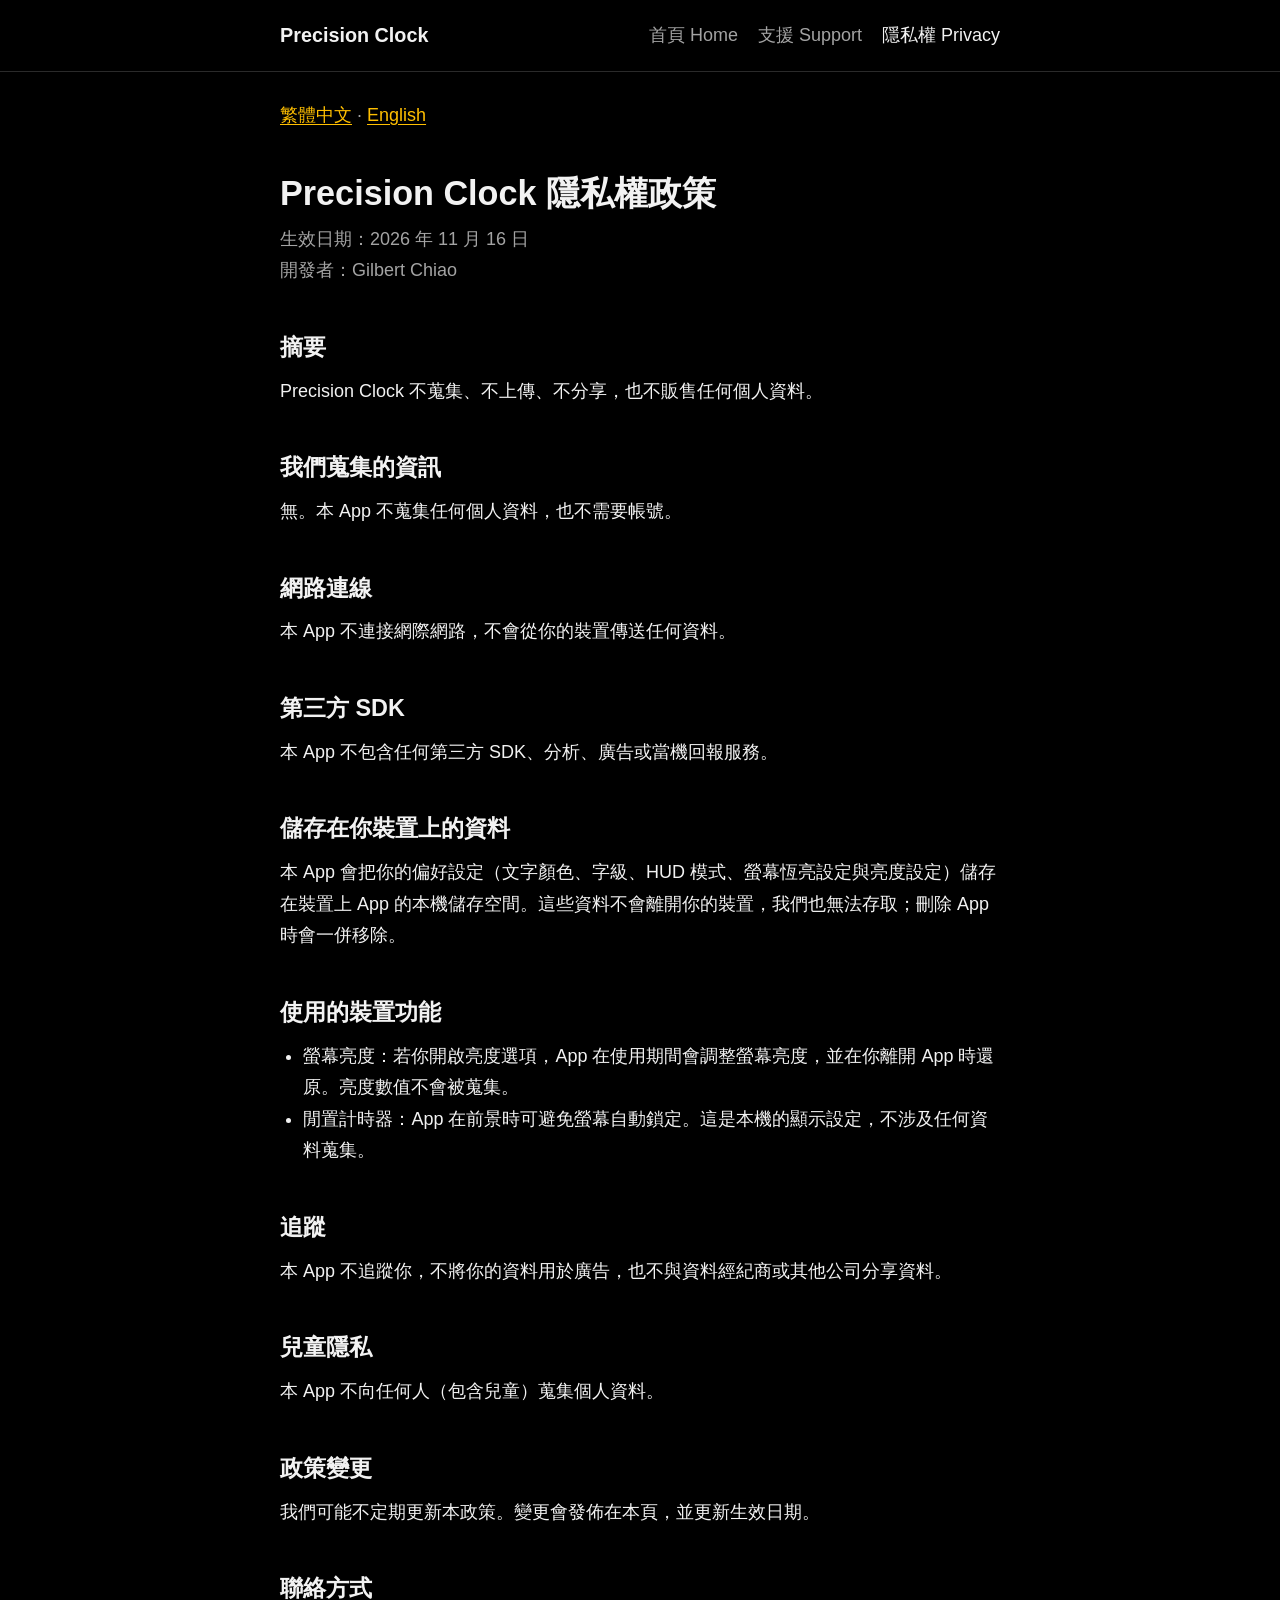
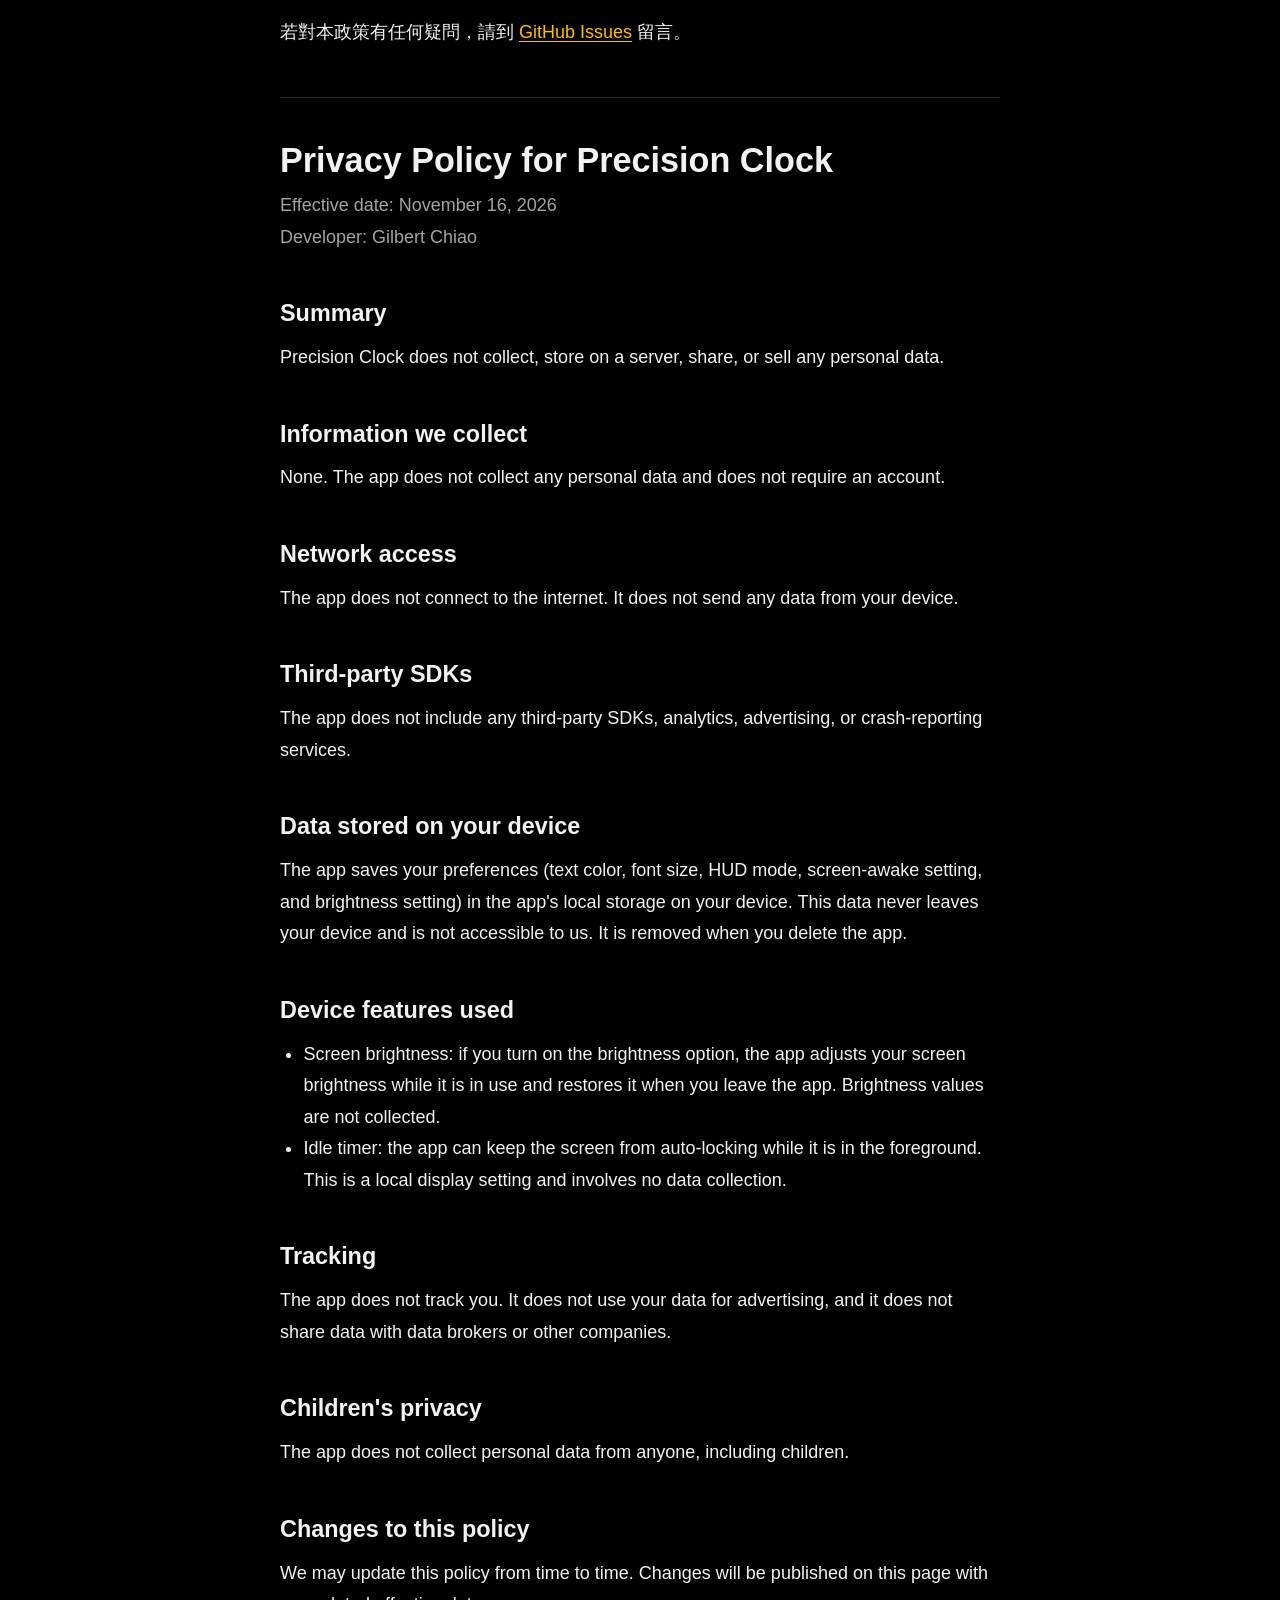
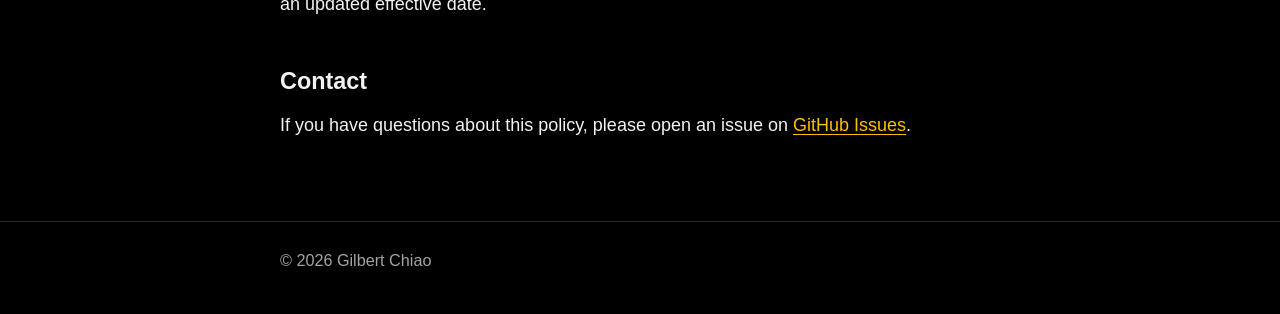
==== privacy.html @ 937eea11 "feat: add Precision Clock website with support and privacy pages 純靜態網站，每頁提供繁體中文與英文：  - index.html：Ap" ====
<!doctype html>
<html lang="zh-Hant">
<head>
<meta charset="utf-8">
<meta name="viewport" content="width=device-width, initial-scale=1">
<title>隱私權政策 Privacy Policy - Precision Clock</title>
<meta name="description" content="Precision Clock 隱私權政策：不蒐集任何個人資料。Privacy Policy: no personal data is collected.">
<link rel="icon" href="favicon.ico">
<link rel="stylesheet" href="style.css">
</head>
<body>
<header class="site">
  <div class="wrap">
    <a class="brand" href="index.html">Precision Clock</a>
    <nav class="site" aria-label="主選單 Main">
      <a href="index.html">首頁 Home</a>
      <a href="support.html">支援 Support</a>
      <a href="privacy.html" aria-current="page">隱私權 Privacy</a>
    </nav>
  </div>
</header>
<main>
<div class="wrap">
  <p class="langnav"><a href="#zh">繁體中文</a> &middot; <a href="#en">English</a></p>

  <section class="lang" id="zh" lang="zh-Hant">
    <h1>Precision Clock 隱私權政策</h1>
    <p class="meta">生效日期：2026 年 11 月 16 日<br>開發者：Gilbert Chiao</p>
    <h2>摘要</h2>
    <p>Precision Clock 不蒐集、不上傳、不分享，也不販售任何個人資料。</p>
    <h2>我們蒐集的資訊</h2>
    <p>無。本 App 不蒐集任何個人資料，也不需要帳號。</p>
    <h2>網路連線</h2>
    <p>本 App 不連接網際網路，不會從你的裝置傳送任何資料。</p>
    <h2>第三方 SDK</h2>
    <p>本 App 不包含任何第三方 SDK、分析、廣告或當機回報服務。</p>
    <h2>儲存在你裝置上的資料</h2>
    <p>本 App 會把你的偏好設定（文字顏色、字級、HUD 模式、螢幕恆亮設定與亮度設定）儲存在裝置上 App 的本機儲存空間。這些資料不會離開你的裝置，我們也無法存取；刪除 App 時會一併移除。</p>
    <h2>使用的裝置功能</h2>
    <ul>
      <li>螢幕亮度：若你開啟亮度選項，App 在使用期間會調整螢幕亮度，並在你離開 App 時還原。亮度數值不會被蒐集。</li>
      <li>閒置計時器：App 在前景時可避免螢幕自動鎖定。這是本機的顯示設定，不涉及任何資料蒐集。</li>
    </ul>
    <h2>追蹤</h2>
    <p>本 App 不追蹤你，不將你的資料用於廣告，也不與資料經紀商或其他公司分享資料。</p>
    <h2>兒童隱私</h2>
    <p>本 App 不向任何人（包含兒童）蒐集個人資料。</p>
    <h2>政策變更</h2>
    <p>我們可能不定期更新本政策。變更會發佈在本頁，並更新生效日期。</p>
    <h2>聯絡方式</h2>
    <p>若對本政策有任何疑問，請到 <a href="https://github.com/gilbertchiao/precision-clock/issues">GitHub Issues</a> 留言。</p>
  </section>

  <section class="lang" id="en" lang="en">
    <h1>Privacy Policy for Precision Clock</h1>
    <p class="meta">Effective date: November 16, 2026<br>Developer: Gilbert Chiao</p>
    <h2>Summary</h2>
    <p>Precision Clock does not collect, store on a server, share, or sell any personal data.</p>
    <h2>Information we collect</h2>
    <p>None. The app does not collect any personal data and does not require an account.</p>
    <h2>Network access</h2>
    <p>The app does not connect to the internet. It does not send any data from your device.</p>
    <h2>Third-party SDKs</h2>
    <p>The app does not include any third-party SDKs, analytics, advertising, or crash-reporting services.</p>
    <h2>Data stored on your device</h2>
    <p>The app saves your preferences (text color, font size, HUD mode, screen-awake setting, and brightness setting) in the app's local storage on your device. This data never leaves your device and is not accessible to us. It is removed when you delete the app.</p>
    <h2>Device features used</h2>
    <ul>
      <li>Screen brightness: if you turn on the brightness option, the app adjusts your screen brightness while it is in use and restores it when you leave the app. Brightness values are not collected.</li>
      <li>Idle timer: the app can keep the screen from auto-locking while it is in the foreground. This is a local display setting and involves no data collection.</li>
    </ul>
    <h2>Tracking</h2>
    <p>The app does not track you. It does not use your data for advertising, and it does not share data with data brokers or other companies.</p>
    <h2>Children's privacy</h2>
    <p>The app does not collect personal data from anyone, including children.</p>
    <h2>Changes to this policy</h2>
    <p>We may update this policy from time to time. Changes will be published on this page with an updated effective date.</p>
    <h2>Contact</h2>
    <p>If you have questions about this policy, please open an issue on <a href="https://github.com/gilbertchiao/precision-clock/issues">GitHub Issues</a>.</p>
  </section>
</div>
</main>
<footer class="site">
  <div class="wrap">&copy; 2026 Gilbert Chiao</div>
</footer>
</body>
</html>
---- style.css ----
/* Precision Clock 官網樣式：深色、等寬數字，與 App 外觀一致 */
:root {
  --bg: #000000;
  --surface: #141414;
  --border: #2a2a2a;
  --text: #f2f2f2;
  --muted: #a3a3a3;
  --accent: #ffbf00;
}

* { box-sizing: border-box; }

html { font-size: 18px; }

body {
  margin: 0;
  background: var(--bg);
  color: var(--text);
  font-family: -apple-system, BlinkMacSystemFont, "PingFang TC", "Noto Sans TC", "Segoe UI", Roboto, sans-serif;
  line-height: 1.75;
}

a { color: var(--accent); text-underline-offset: 3px; }
a:hover { text-decoration-thickness: 2px; }

.wrap { max-width: 760px; margin: 0 auto; padding: 0 20px; }

header.site {
  border-bottom: 1px solid var(--border);
}
header.site .wrap {
  display: flex;
  flex-wrap: wrap;
  align-items: center;
  justify-content: space-between;
  gap: 8px 24px;
  padding-top: 18px;
  padding-bottom: 18px;
}
.brand { color: var(--text); font-weight: 700; font-size: 1.1rem; text-decoration: none; }
nav.site { display: flex; flex-wrap: wrap; gap: 4px 20px; }
nav.site a { color: var(--muted); text-decoration: none; white-space: nowrap; }
nav.site a:hover, nav.site a[aria-current="page"] { color: var(--text); }

.hero { padding: 72px 0 48px; text-align: center; }
.clock {
  font-variant-numeric: tabular-nums;
  font-weight: 600;
  font-size: clamp(2.2rem, 11vw, 5.2rem);
  letter-spacing: 0.01em;
  line-height: 1.1;
  white-space: nowrap;
}
.clock .ms { color: var(--accent); }
.tagline { color: var(--muted); font-size: 1.15rem; margin: 20px 0 0; }

main { padding-bottom: 64px; }
section.lang { padding-top: 40px; }
section.lang + section.lang { border-top: 1px solid var(--border); margin-top: 48px; }

h1 { font-size: 1.9rem; line-height: 1.3; margin: 0 0 8px; }
h2 { font-size: 1.3rem; margin: 40px 0 8px; }
p, ul { margin: 0 0 16px; }
ul { padding-left: 1.3em; }
.meta { color: var(--muted); }
.langnav { color: var(--muted); margin: 28px 0 0; }

.note {
  background: var(--surface);
  border: 1px solid var(--border);
  border-left: 3px solid var(--accent);
  border-radius: 8px;
  padding: 16px 20px;
  margin: 24px 0;
}
.note p:last-child { margin-bottom: 0; }

footer.site {
  border-top: 1px solid var(--border);
  color: var(--muted);
  font-size: 0.9rem;
}
footer.site .wrap { padding-top: 24px; padding-bottom: 40px; }
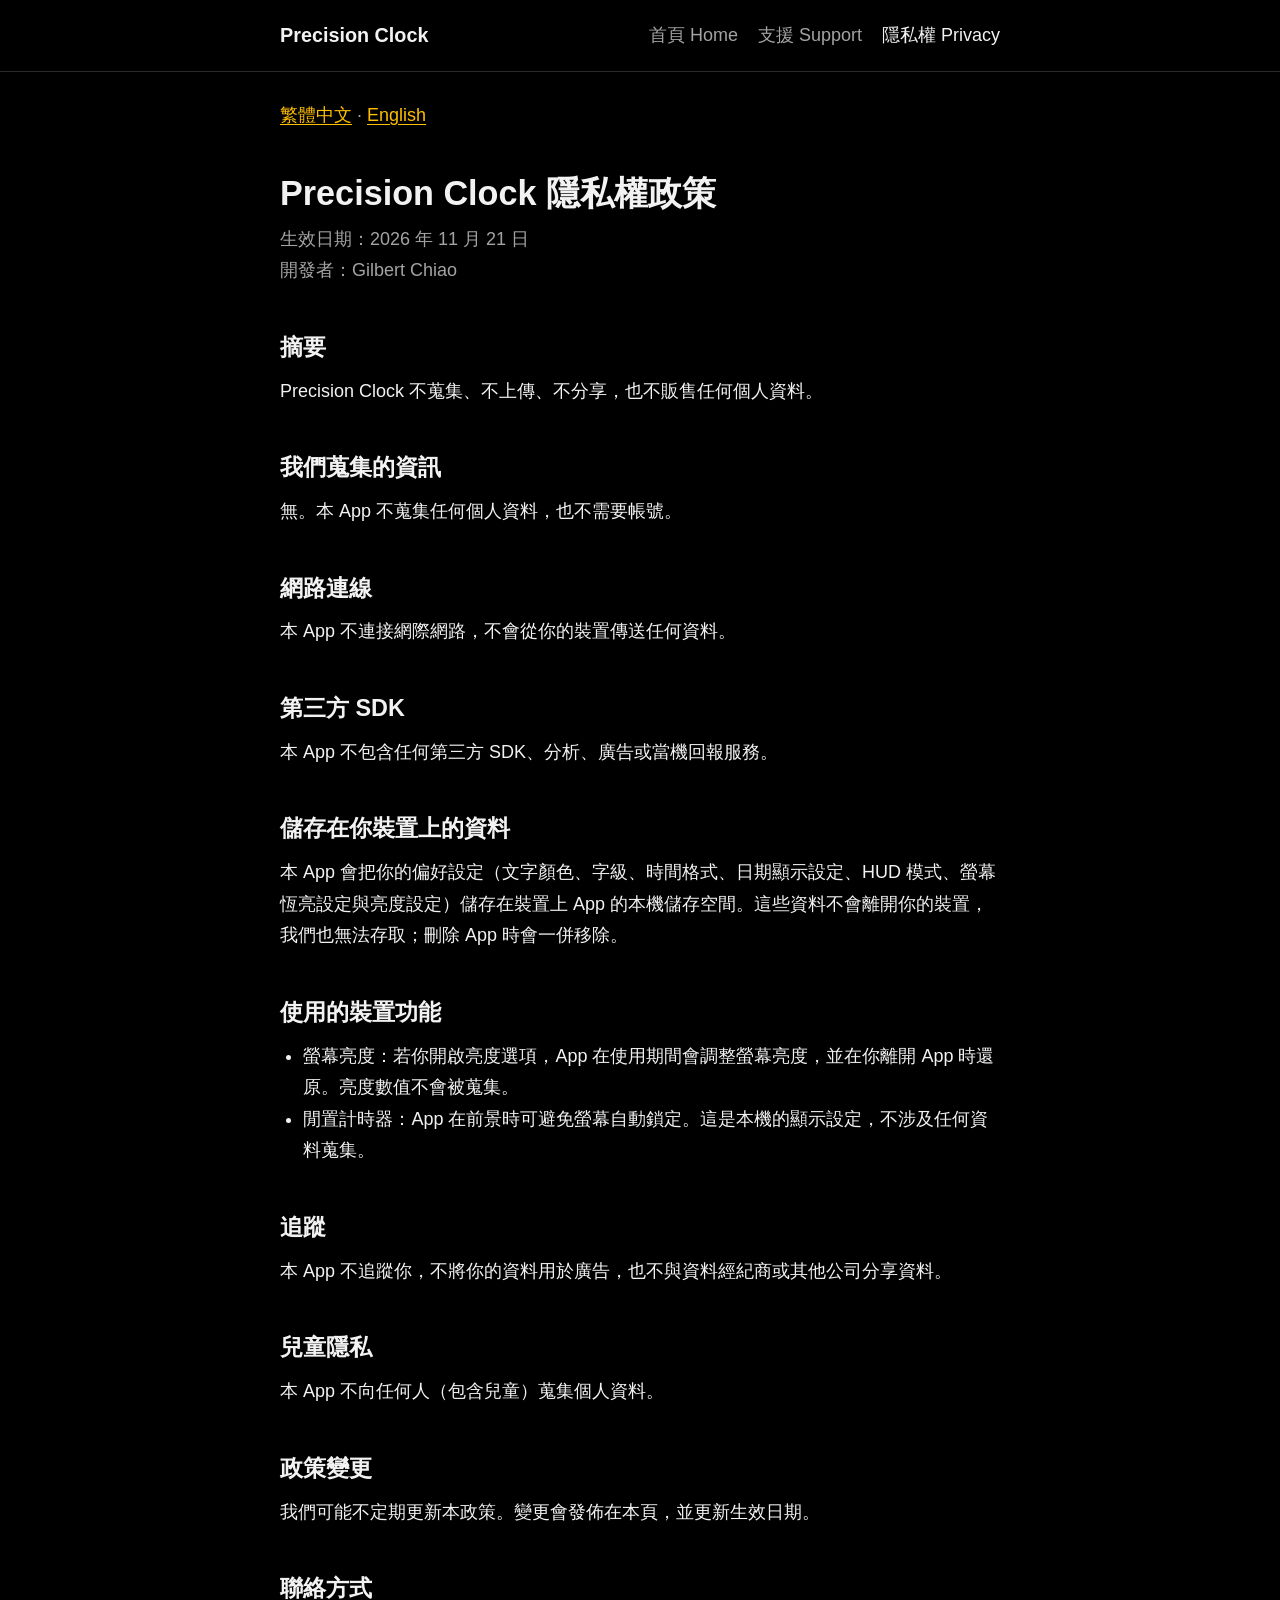
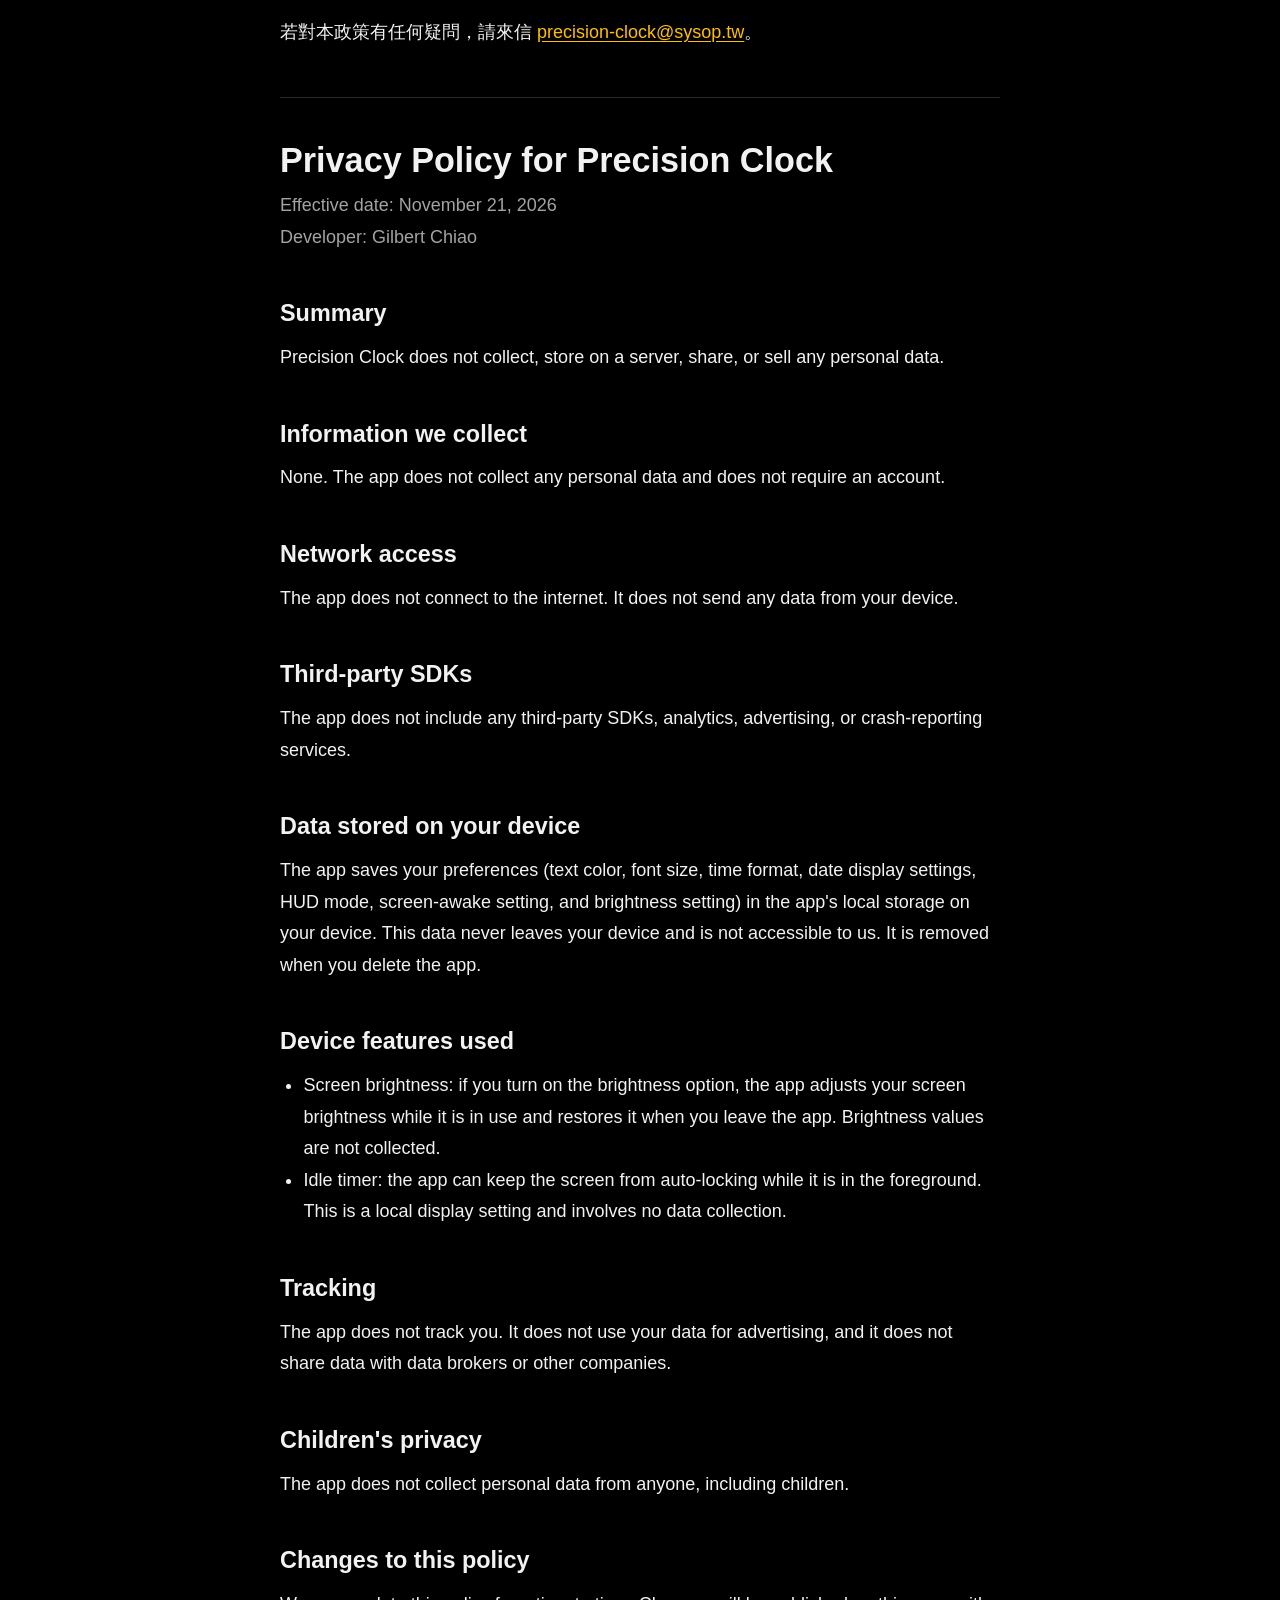
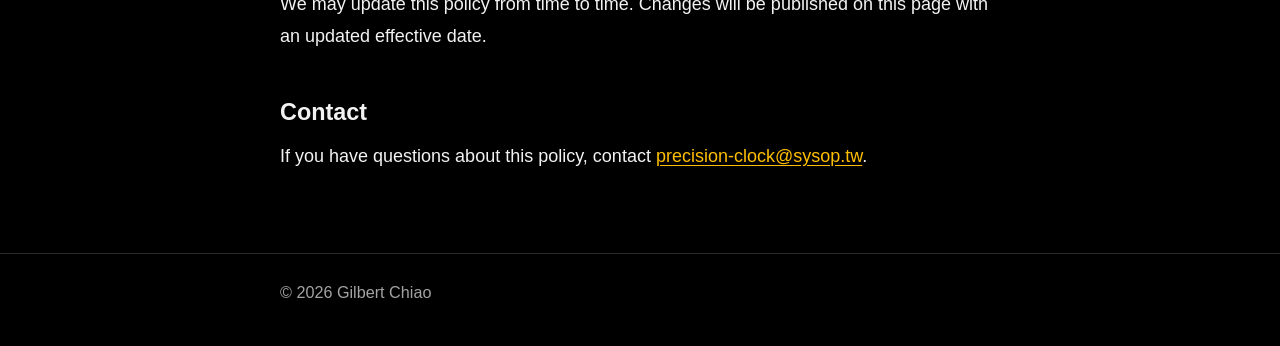
==== commit 09204906: "feat: use app icon as favicon, add support email and update feature copy - 以 App icon 重新製作 favicon.i" ====
--- a/privacy.html
+++ b/privacy.html
@@ -5,7 +5,8 @@
 <meta name="viewport" content="width=device-width, initial-scale=1">
 <title>隱私權政策 Privacy Policy - Precision Clock</title>
 <meta name="description" content="Precision Clock 隱私權政策：不蒐集任何個人資料。Privacy Policy: no personal data is collected.">
-<link rel="icon" href="favicon.ico">
+<link rel="icon" href="favicon.ico" sizes="any">
+<link rel="apple-touch-icon" href="apple-touch-icon.png">
 <link rel="stylesheet" href="style.css">
 </head>
 <body>
@@ -25,7 +26,7 @@
 
   <section class="lang" id="zh" lang="zh-Hant">
     <h1>Precision Clock 隱私權政策</h1>
-    <p class="meta">生效日期：2026 年 11 月 16 日<br>開發者：Gilbert Chiao</p>
+    <p class="meta">生效日期：2026 年 11 月 21 日<br>開發者：Gilbert Chiao</p>
     <h2>摘要</h2>
     <p>Precision Clock 不蒐集、不上傳、不分享，也不販售任何個人資料。</p>
     <h2>我們蒐集的資訊</h2>
@@ -35,7 +36,7 @@
     <h2>第三方 SDK</h2>
     <p>本 App 不包含任何第三方 SDK、分析、廣告或當機回報服務。</p>
     <h2>儲存在你裝置上的資料</h2>
-    <p>本 App 會把你的偏好設定（文字顏色、字級、HUD 模式、螢幕恆亮設定與亮度設定）儲存在裝置上 App 的本機儲存空間。這些資料不會離開你的裝置，我們也無法存取；刪除 App 時會一併移除。</p>
+    <p>本 App 會把你的偏好設定（文字顏色、字級、時間格式、日期顯示設定、HUD 模式、螢幕恆亮設定與亮度設定）儲存在裝置上 App 的本機儲存空間。這些資料不會離開你的裝置，我們也無法存取；刪除 App 時會一併移除。</p>
     <h2>使用的裝置功能</h2>
     <ul>
       <li>螢幕亮度：若你開啟亮度選項，App 在使用期間會調整螢幕亮度，並在你離開 App 時還原。亮度數值不會被蒐集。</li>
@@ -48,12 +49,12 @@
     <h2>政策變更</h2>
     <p>我們可能不定期更新本政策。變更會發佈在本頁，並更新生效日期。</p>
     <h2>聯絡方式</h2>
-    <p>若對本政策有任何疑問，請到 <a href="https://github.com/gilbertchiao/precision-clock/issues">GitHub Issues</a> 留言。</p>
+    <p>若對本政策有任何疑問，請來信 <a href="mailto:precision-clock@sysop.tw">precision-clock@sysop.tw</a>。</p>
   </section>
 
   <section class="lang" id="en" lang="en">
     <h1>Privacy Policy for Precision Clock</h1>
-    <p class="meta">Effective date: November 16, 2026<br>Developer: Gilbert Chiao</p>
+    <p class="meta">Effective date: November 21, 2026<br>Developer: Gilbert Chiao</p>
     <h2>Summary</h2>
     <p>Precision Clock does not collect, store on a server, share, or sell any personal data.</p>
     <h2>Information we collect</h2>
@@ -63,7 +64,7 @@
     <h2>Third-party SDKs</h2>
     <p>The app does not include any third-party SDKs, analytics, advertising, or crash-reporting services.</p>
     <h2>Data stored on your device</h2>
-    <p>The app saves your preferences (text color, font size, HUD mode, screen-awake setting, and brightness setting) in the app's local storage on your device. This data never leaves your device and is not accessible to us. It is removed when you delete the app.</p>
+    <p>The app saves your preferences (text color, font size, time format, date display settings, HUD mode, screen-awake setting, and brightness setting) in the app's local storage on your device. This data never leaves your device and is not accessible to us. It is removed when you delete the app.</p>
     <h2>Device features used</h2>
     <ul>
       <li>Screen brightness: if you turn on the brightness option, the app adjusts your screen brightness while it is in use and restores it when you leave the app. Brightness values are not collected.</li>
@@ -76,7 +77,7 @@
     <h2>Changes to this policy</h2>
     <p>We may update this policy from time to time. Changes will be published on this page with an updated effective date.</p>
     <h2>Contact</h2>
-    <p>If you have questions about this policy, please open an issue on <a href="https://github.com/gilbertchiao/precision-clock/issues">GitHub Issues</a>.</p>
+    <p>If you have questions about this policy, contact <a href="mailto:precision-clock@sysop.tw">precision-clock@sysop.tw</a>.</p>
   </section>
 </div>
 </main>
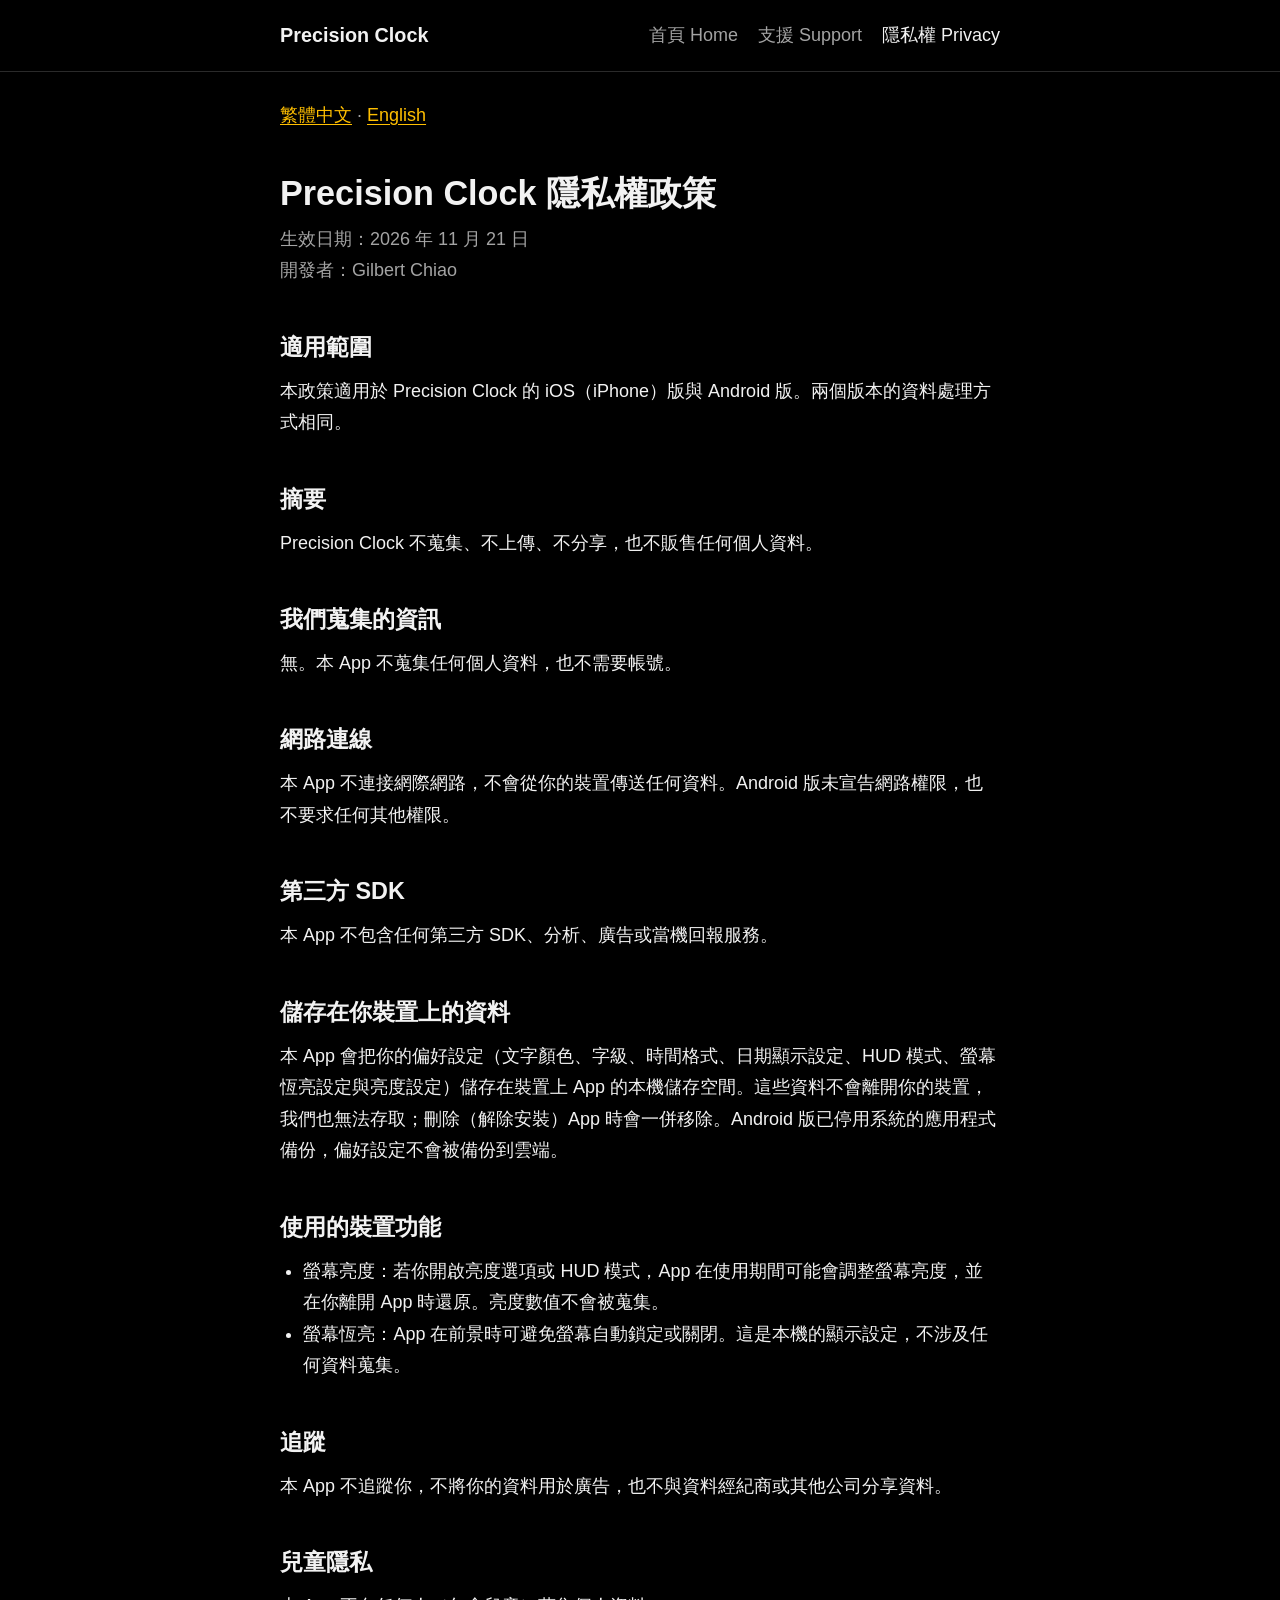
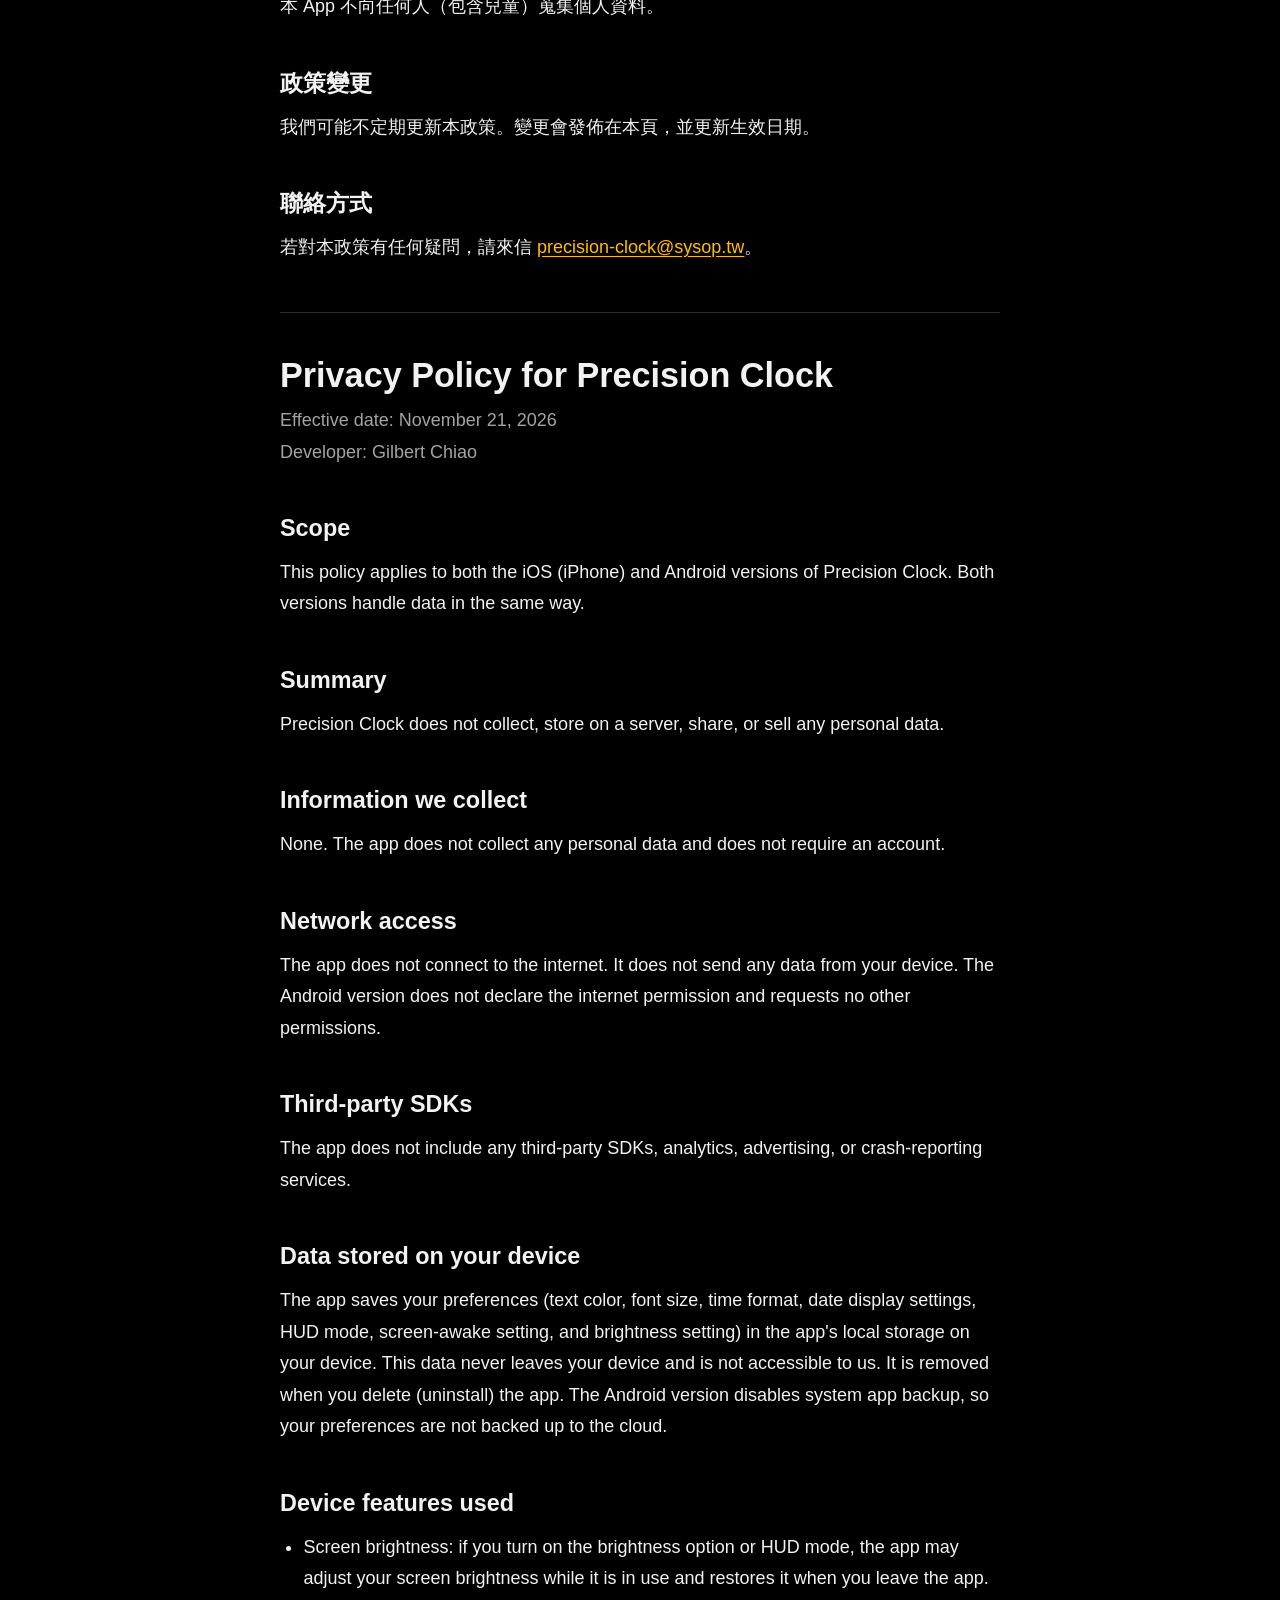
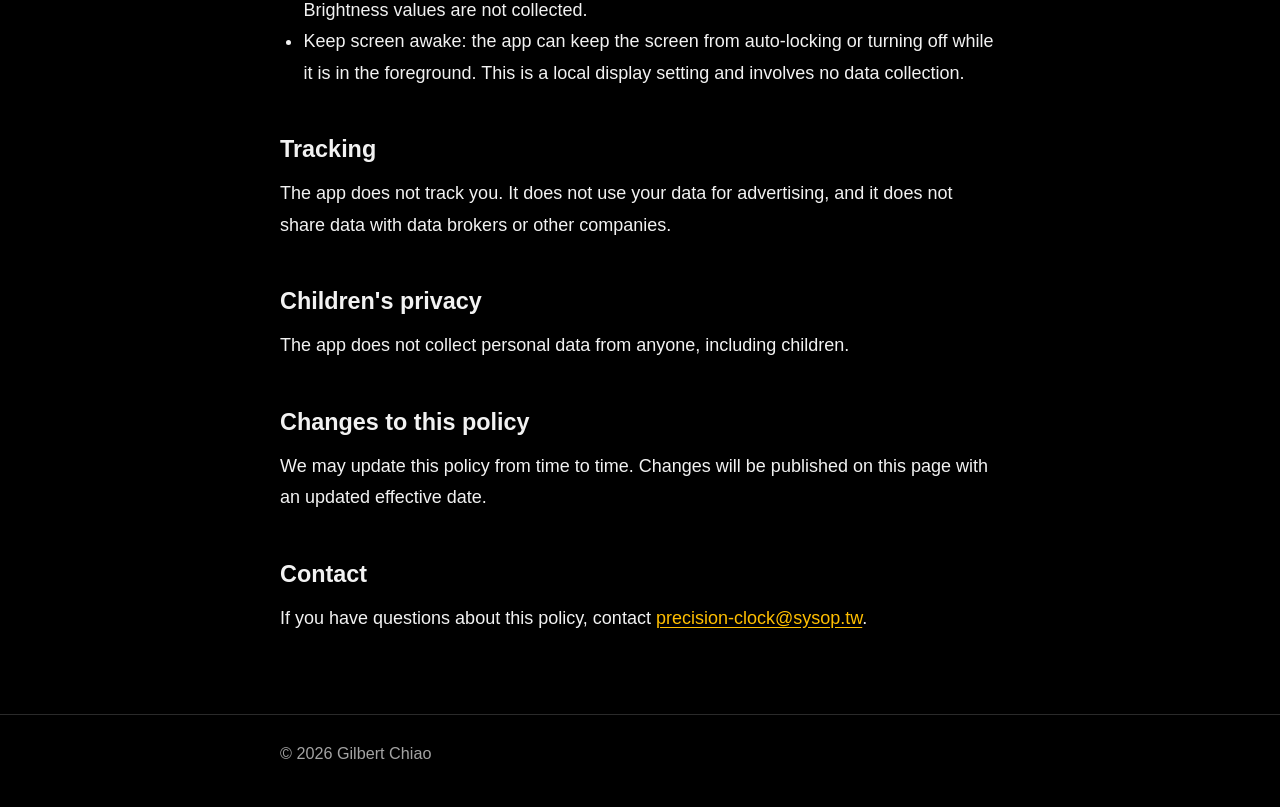
==== commit ab74241f: "feat: add Android info and replace favicon with Noto Sans icon - privacy: 新增適用範圍（iOS 與 Android），補上 A" ====
--- a/privacy.html
+++ b/privacy.html
@@ -27,20 +27,22 @@
   <section class="lang" id="zh" lang="zh-Hant">
     <h1>Precision Clock 隱私權政策</h1>
     <p class="meta">生效日期：2026 年 11 月 21 日<br>開發者：Gilbert Chiao</p>
+    <h2>適用範圍</h2>
+    <p>本政策適用於 Precision Clock 的 iOS（iPhone）版與 Android 版。兩個版本的資料處理方式相同。</p>
     <h2>摘要</h2>
     <p>Precision Clock 不蒐集、不上傳、不分享，也不販售任何個人資料。</p>
     <h2>我們蒐集的資訊</h2>
     <p>無。本 App 不蒐集任何個人資料，也不需要帳號。</p>
     <h2>網路連線</h2>
-    <p>本 App 不連接網際網路，不會從你的裝置傳送任何資料。</p>
+    <p>本 App 不連接網際網路，不會從你的裝置傳送任何資料。Android 版未宣告網路權限，也不要求任何其他權限。</p>
     <h2>第三方 SDK</h2>
     <p>本 App 不包含任何第三方 SDK、分析、廣告或當機回報服務。</p>
     <h2>儲存在你裝置上的資料</h2>
-    <p>本 App 會把你的偏好設定（文字顏色、字級、時間格式、日期顯示設定、HUD 模式、螢幕恆亮設定與亮度設定）儲存在裝置上 App 的本機儲存空間。這些資料不會離開你的裝置，我們也無法存取；刪除 App 時會一併移除。</p>
+    <p>本 App 會把你的偏好設定（文字顏色、字級、時間格式、日期顯示設定、HUD 模式、螢幕恆亮設定與亮度設定）儲存在裝置上 App 的本機儲存空間。這些資料不會離開你的裝置，我們也無法存取；刪除（解除安裝）App 時會一併移除。Android 版已停用系統的應用程式備份，偏好設定不會被備份到雲端。</p>
     <h2>使用的裝置功能</h2>
     <ul>
-      <li>螢幕亮度：若你開啟亮度選項，App 在使用期間會調整螢幕亮度，並在你離開 App 時還原。亮度數值不會被蒐集。</li>
-      <li>閒置計時器：App 在前景時可避免螢幕自動鎖定。這是本機的顯示設定，不涉及任何資料蒐集。</li>
+      <li>螢幕亮度：若你開啟亮度選項或 HUD 模式，App 在使用期間可能會調整螢幕亮度，並在你離開 App 時還原。亮度數值不會被蒐集。</li>
+      <li>螢幕恆亮：App 在前景時可避免螢幕自動鎖定或關閉。這是本機的顯示設定，不涉及任何資料蒐集。</li>
     </ul>
     <h2>追蹤</h2>
     <p>本 App 不追蹤你，不將你的資料用於廣告，也不與資料經紀商或其他公司分享資料。</p>
@@ -55,20 +57,22 @@
   <section class="lang" id="en" lang="en">
     <h1>Privacy Policy for Precision Clock</h1>
     <p class="meta">Effective date: November 21, 2026<br>Developer: Gilbert Chiao</p>
+    <h2>Scope</h2>
+    <p>This policy applies to both the iOS (iPhone) and Android versions of Precision Clock. Both versions handle data in the same way.</p>
     <h2>Summary</h2>
     <p>Precision Clock does not collect, store on a server, share, or sell any personal data.</p>
     <h2>Information we collect</h2>
     <p>None. The app does not collect any personal data and does not require an account.</p>
     <h2>Network access</h2>
-    <p>The app does not connect to the internet. It does not send any data from your device.</p>
+    <p>The app does not connect to the internet. It does not send any data from your device. The Android version does not declare the internet permission and requests no other permissions.</p>
     <h2>Third-party SDKs</h2>
     <p>The app does not include any third-party SDKs, analytics, advertising, or crash-reporting services.</p>
     <h2>Data stored on your device</h2>
-    <p>The app saves your preferences (text color, font size, time format, date display settings, HUD mode, screen-awake setting, and brightness setting) in the app's local storage on your device. This data never leaves your device and is not accessible to us. It is removed when you delete the app.</p>
+    <p>The app saves your preferences (text color, font size, time format, date display settings, HUD mode, screen-awake setting, and brightness setting) in the app's local storage on your device. This data never leaves your device and is not accessible to us. It is removed when you delete (uninstall) the app. The Android version disables system app backup, so your preferences are not backed up to the cloud.</p>
     <h2>Device features used</h2>
     <ul>
-      <li>Screen brightness: if you turn on the brightness option, the app adjusts your screen brightness while it is in use and restores it when you leave the app. Brightness values are not collected.</li>
-      <li>Idle timer: the app can keep the screen from auto-locking while it is in the foreground. This is a local display setting and involves no data collection.</li>
+      <li>Screen brightness: if you turn on the brightness option or HUD mode, the app may adjust your screen brightness while it is in use and restores it when you leave the app. Brightness values are not collected.</li>
+      <li>Keep screen awake: the app can keep the screen from auto-locking or turning off while it is in the foreground. This is a local display setting and involves no data collection.</li>
     </ul>
     <h2>Tracking</h2>
     <p>The app does not track you. It does not use your data for advertising, and it does not share data with data brokers or other companies.</p>
